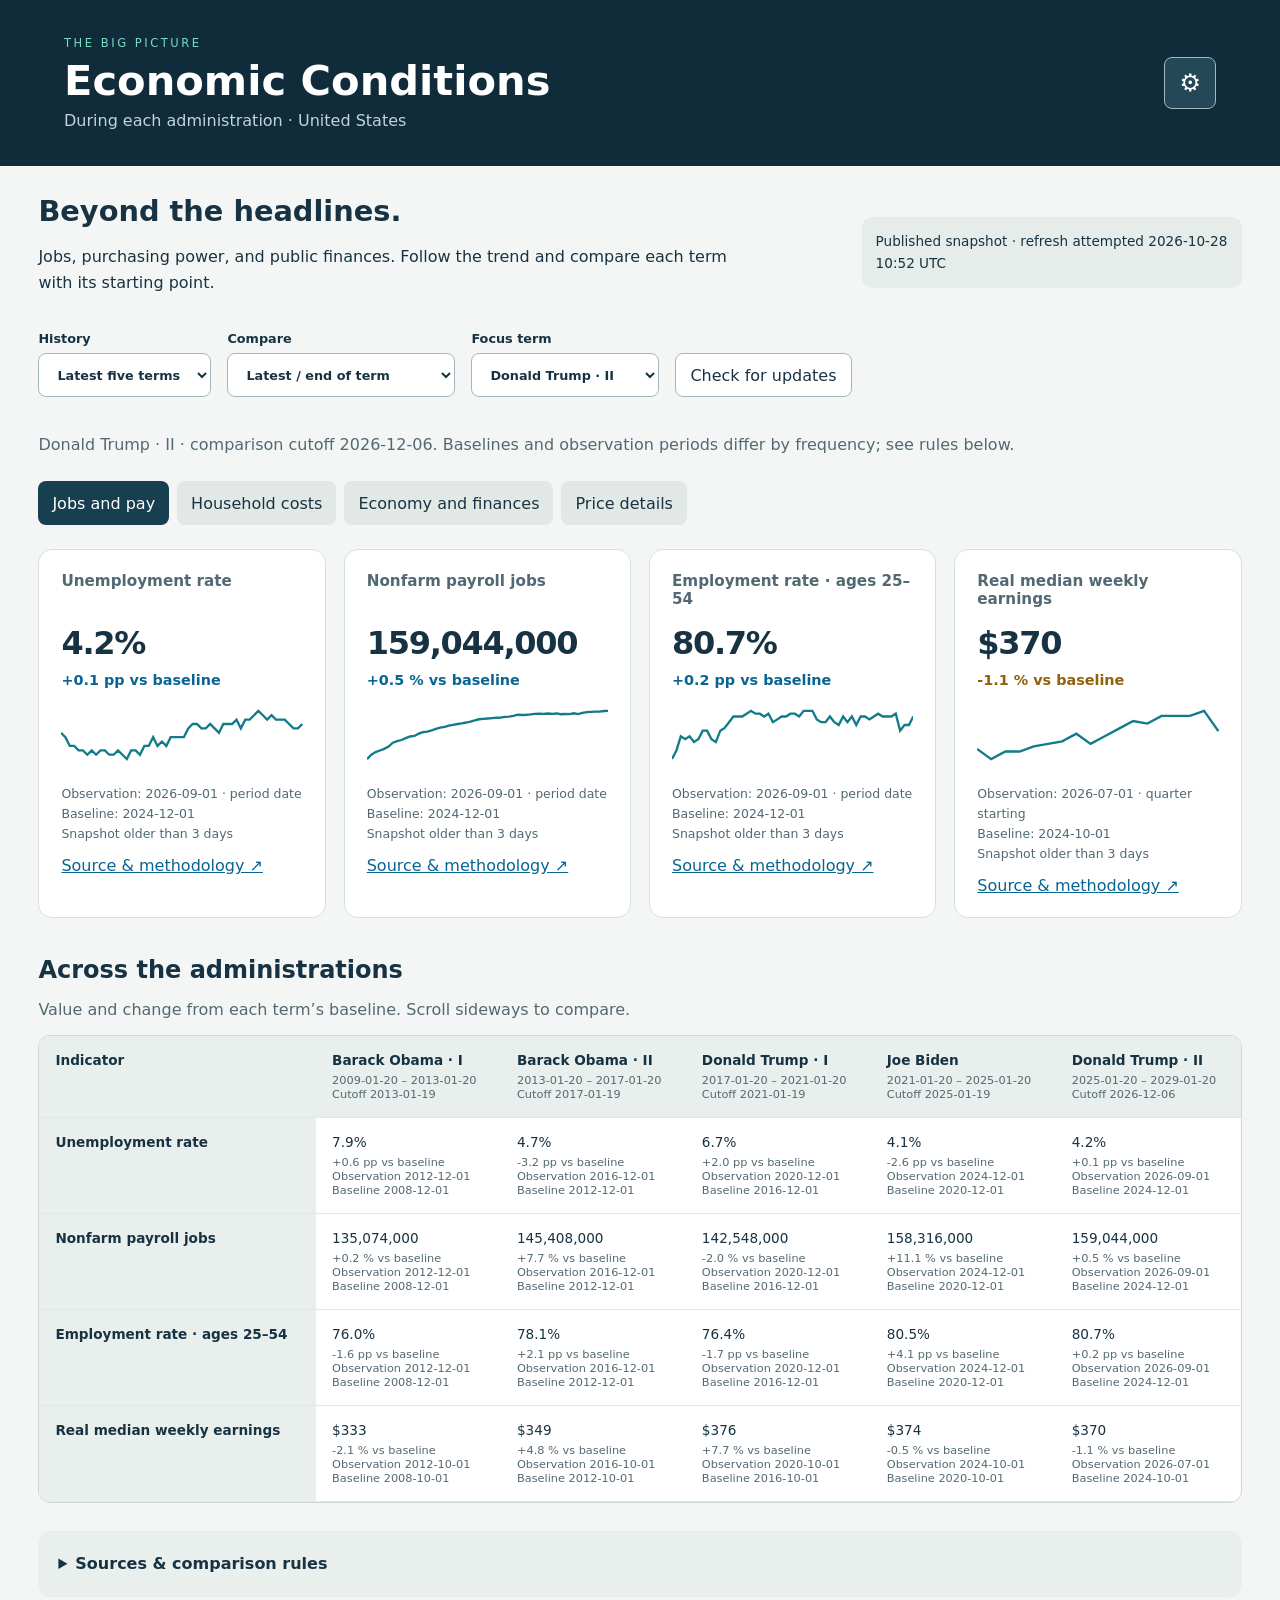
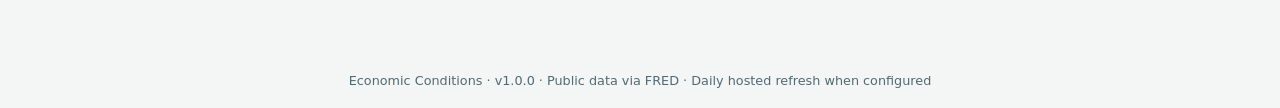
==== index.html @ d1114990 "Add Economic Conditions v1.0.0 PWA and daily data publishing workflow" ====
<!doctype html><html lang="en"><head><meta charset="utf-8"><meta name="viewport" content="width=device-width,initial-scale=1"><meta name="theme-color" content="#102c3b"><link rel="manifest" href="manifest.webmanifest"><link rel="icon" href="icons/icon-192.png"><link rel="apple-touch-icon" href="icons/icon-192.png"><link rel="stylesheet" href="style.css"><title>Economic Conditions</title></head><body>
<header><div><p class="eyebrow">THE BIG PICTURE</p><h1>Economic Conditions</h1><p>During each administration · United States</p></div><button id="settings" aria-label="Open settings">⚙</button></header>
<main><section class="intro"><div><h2>Beyond the headlines.</h2><p>Jobs, purchasing power, and public finances. Follow the trend and compare each term with its starting point.</p></div><p id="status" role="status">Loading observations…</p></section>
<section class="controls" aria-label="Comparison controls"><label>History<select id="history"><option value="recent">Latest five terms</option><option value="all">All history</option></select></label><label>Compare<select id="mode"><option value="end">Latest / end of term</option><option value="same">Same point in each term</option></select></label><label>Focus term<select id="focus"></select></label><button id="refresh">Check for updates</button></section>
<p id="context"></p><nav id="tabs" aria-label="Indicator categories"></nav><section id="cards" aria-label="Focused term indicators"></section>
<section class="comparison"><h2>Across the administrations</h2><p>Value and change from each term’s baseline. Scroll sideways to compare.</p><div class="table-wrap" tabindex="0" role="region" aria-label="Term comparison table"><table id="comparison"></table></div></section>
<details class="method"><summary>Sources &amp; comparison rules</summary><p>This describes conditions during a term, not proof of presidential causation. Congress, the Federal Reserve, inherited conditions, and global events also matter. There is no overall partisan score.</p><p>Monthly baseline: December before inauguration. Quarterly baseline: Q4 before inauguration. Weekly baseline: last observation before inauguration. Annual fiscal baseline: last fiscal year ending before inauguration. Deficits are shown positive; surpluses negative. Fiscal years span administrations and are not attributed wholly to one president.</p><p>Quarterly dates identify the quarter’s start; annual dates identify the fiscal year. Only fully completed observation periods are included. Same-point mode uses elapsed calendar days from the focus term’s inauguration, capped at each term’s end and today. Revisions can change historical comparisons; this uses latest-revised history, not data vintages known at the time.</p><p>Inflation uses matching months 12 months apart. Cumulative prices reset to zero at each term’s baseline. Rate changes are percentage points; other levels show percentage change. Payroll levels are jobs, not people. Real earnings and real disposable income are inflation adjusted in the source series’ dollar bases; disposable income is an annualized per-person average, not median household income. Mortgage rates exclude other ownership costs.</p><p>Charts show up to five years ending at the selected endpoint; they may include the preceding term. Blue means above baseline, amber below baseline—not universally better or worse. Each card links to its FRED series and its original publisher’s methodology. Missing values remain unavailable.</p></details>
</main><footer>Economic Conditions · v1.0.0 · Public data via FRED · Daily hosted refresh when configured</footer>
<dialog id="dialog"><form method="dialog"><div class="dialog-head"><h2>Settings &amp; About</h2><button aria-label="Close settings">✕</button></div><p>Install from your browser’s app menu, or use Safari → Share → Add to Home Screen on iPhone.</p><p>Offline mode retains the last downloaded dashboard and observations. Online “Check for updates” downloads the latest published snapshot; it does not run FRED collection.</p><button type="button" id="export">Export data snapshot</button><p>No account or cloud sync. Preferences are stored only in this browser. Export is a read-only snapshot; restore is unnecessary because official data is fetched again.</p><p>Version 1.0.0</p></form></dialog><script src="app.js"></script></body></html>
---- style.css ----
:root{font-family:system-ui,sans-serif;color:#173343;background:#f4f6f5;font-size:16px}*{box-sizing:border-box}body{margin:0}header{background:#102c3b;color:white;display:flex;justify-content:space-between;align-items:center;padding:30px max(5vw,20px)}h1{font-size:clamp(1.8rem,4vw,2.6rem);margin:5px 0}header p{color:#c2d3d9;margin:6px 0}.eyebrow{font-size:.72rem;letter-spacing:.22em;color:#77dbc1}button,select{font:inherit;border:1px solid #a5b7be;border-radius:8px;padding:11px 14px;background:white;color:#173343;min-height:44px;cursor:pointer}button:focus-visible,select:focus-visible,summary:focus-visible{outline:3px solid #147dba;outline-offset:3px}#settings{font-size:1.5rem;background:#244858;color:white}main{max-width:1480px;margin:auto;padding:28px max(3vw,16px)}.intro{display:flex;justify-content:space-between;gap:30px;align-items:center}.intro h2{font-size:1.8rem;margin:0}.intro p{max-width:690px;line-height:1.6}#status{font-size:.85rem;background:#e5ecea;padding:14px;border-radius:10px;max-width:380px}.controls{display:flex;flex-wrap:wrap;gap:16px;align-items:end;padding:20px 0}label{display:grid;gap:7px;font-size:.8rem;font-weight:650}#context{color:#526973;line-height:1.5}nav{display:flex;gap:8px;flex-wrap:wrap;margin:24px 0}nav button{border:none;background:#e2e8e6}nav button[aria-pressed=true]{background:#173f4f;color:white}#cards{display:grid;grid-template-columns:repeat(auto-fit,minmax(260px,1fr));gap:18px}.card{background:white;border:1px solid #d7e0dd;border-radius:14px;padding:22px}.card h3{font-size:.95rem;min-height:42px;margin:0;color:#526973}.value{font-size:2rem;font-weight:700;letter-spacing:-.04em;margin:10px 0}.up{color:#086591}.down{color:#93600b}.delta{font-weight:650;font-size:.9rem}.meta{font-size:.78rem;color:#526973;line-height:1.6}.card svg{width:100%;height:65px;margin:14px 0 0}.card a{color:#086591}.comparison{margin-top:38px}.comparison h2{margin-bottom:6px}.comparison p{color:#526973}.table-wrap{overflow:auto;border:1px solid #ccd8d4;border-radius:12px;background:white}table{border-collapse:collapse;width:100%;font-size:.85rem}td,th{text-align:left;padding:16px;border-bottom:1px solid #e1e8e5;min-width:170px;vertical-align:top}th{background:#e9efed}td:first-child,th:first-child{min-width:240px}td small,th small{display:block;font-weight:400;color:#526973;margin-top:5px}.method{margin:28px 0;background:#e9efed;border-radius:12px;padding:20px;line-height:1.65}.method summary{cursor:pointer;font-weight:650}footer{text-align:center;color:#526973;padding:20px;font-size:.8rem}dialog{max-width:540px;border:1px solid #a5b7be;border-radius:16px;padding:24px;line-height:1.6}dialog::backdrop{background:#102c3b99}.dialog-head{display:flex;align-items:center;justify-content:space-between;gap:15px}.dialog-head h2{margin:0}body.offline #status{background:#fff0d0}@media(max-width:640px){.intro{display:block}header{padding:24px 18px}.controls label{flex:1;min-width:130px}.controls select{width:100%}#cards{grid-template-columns:1fr}.value{font-size:2.2rem}}
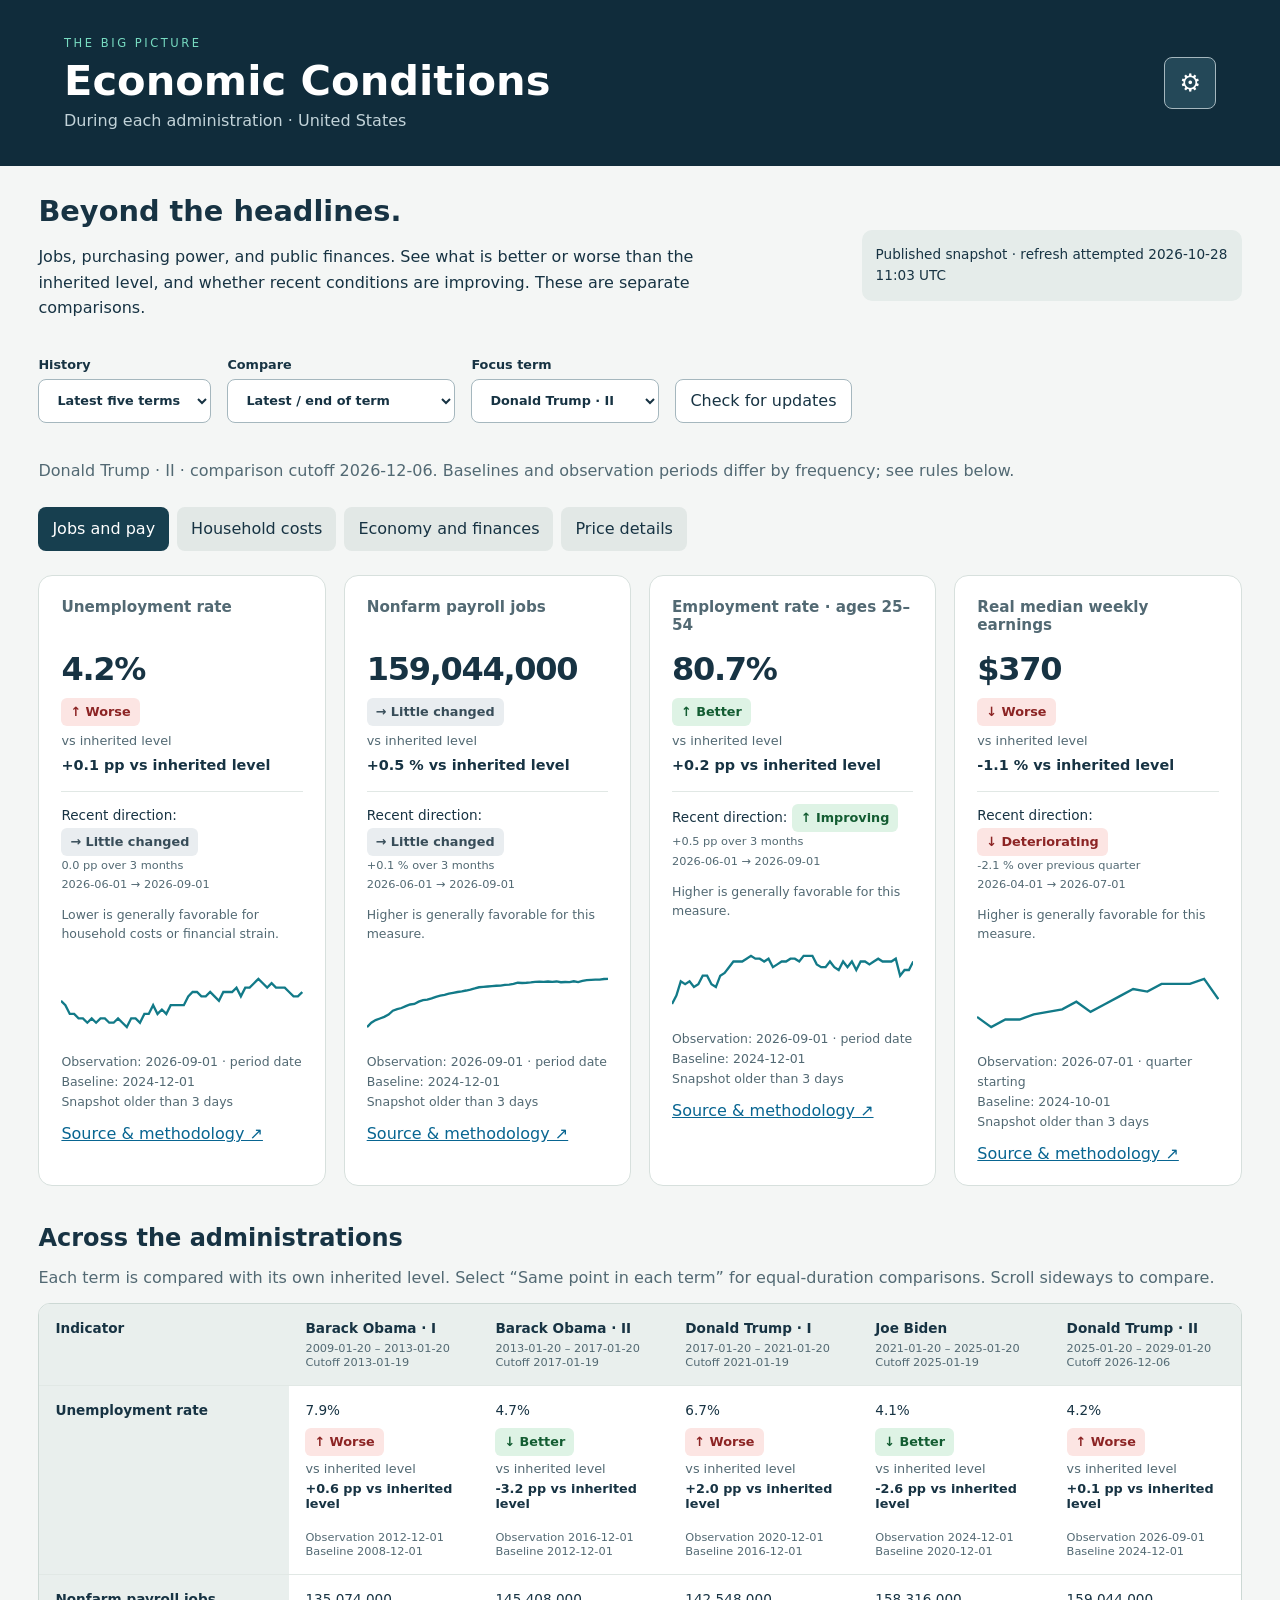
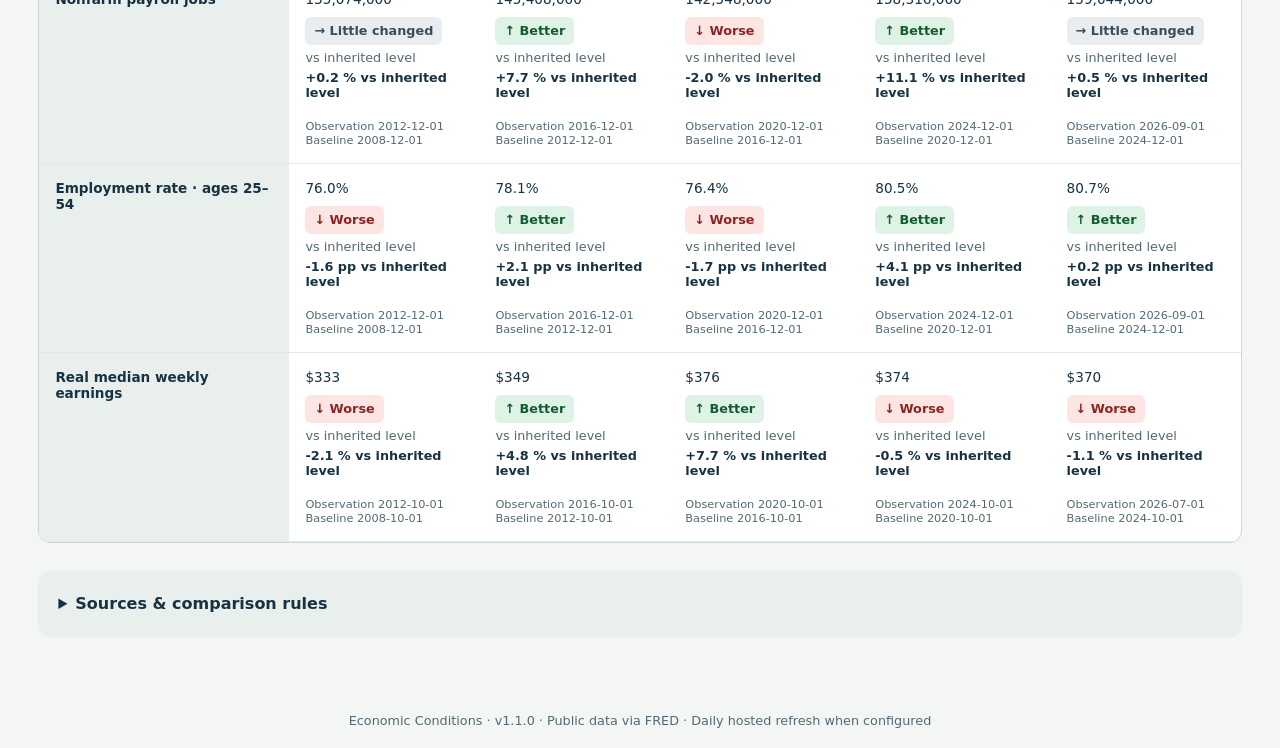
==== commit 0a167638: "Add inherited-level verdicts and recent economic direction in v1.1.0" ====
--- a/index.html
+++ b/index.html
@@ -1,9 +1,9 @@
 <!doctype html><html lang="en"><head><meta charset="utf-8"><meta name="viewport" content="width=device-width,initial-scale=1"><meta name="theme-color" content="#102c3b"><link rel="manifest" href="manifest.webmanifest"><link rel="icon" href="icons/icon-192.png"><link rel="apple-touch-icon" href="icons/icon-192.png"><link rel="stylesheet" href="style.css"><title>Economic Conditions</title></head><body>
 <header><div><p class="eyebrow">THE BIG PICTURE</p><h1>Economic Conditions</h1><p>During each administration · United States</p></div><button id="settings" aria-label="Open settings">⚙</button></header>
-<main><section class="intro"><div><h2>Beyond the headlines.</h2><p>Jobs, purchasing power, and public finances. Follow the trend and compare each term with its starting point.</p></div><p id="status" role="status">Loading observations…</p></section>
+<main><section class="intro"><div><h2>Beyond the headlines.</h2><p>Jobs, purchasing power, and public finances. See what is better or worse than the inherited level, and whether recent conditions are improving. These are separate comparisons.</p></div><p id="status" role="status">Loading observations…</p></section>
 <section class="controls" aria-label="Comparison controls"><label>History<select id="history"><option value="recent">Latest five terms</option><option value="all">All history</option></select></label><label>Compare<select id="mode"><option value="end">Latest / end of term</option><option value="same">Same point in each term</option></select></label><label>Focus term<select id="focus"></select></label><button id="refresh">Check for updates</button></section>
 <p id="context"></p><nav id="tabs" aria-label="Indicator categories"></nav><section id="cards" aria-label="Focused term indicators"></section>
-<section class="comparison"><h2>Across the administrations</h2><p>Value and change from each term’s baseline. Scroll sideways to compare.</p><div class="table-wrap" tabindex="0" role="region" aria-label="Term comparison table"><table id="comparison"></table></div></section>
-<details class="method"><summary>Sources &amp; comparison rules</summary><p>This describes conditions during a term, not proof of presidential causation. Congress, the Federal Reserve, inherited conditions, and global events also matter. There is no overall partisan score.</p><p>Monthly baseline: December before inauguration. Quarterly baseline: Q4 before inauguration. Weekly baseline: last observation before inauguration. Annual fiscal baseline: last fiscal year ending before inauguration. Deficits are shown positive; surpluses negative. Fiscal years span administrations and are not attributed wholly to one president.</p><p>Quarterly dates identify the quarter’s start; annual dates identify the fiscal year. Only fully completed observation periods are included. Same-point mode uses elapsed calendar days from the focus term’s inauguration, capped at each term’s end and today. Revisions can change historical comparisons; this uses latest-revised history, not data vintages known at the time.</p><p>Inflation uses matching months 12 months apart. Cumulative prices reset to zero at each term’s baseline. Rate changes are percentage points; other levels show percentage change. Payroll levels are jobs, not people. Real earnings and real disposable income are inflation adjusted in the source series’ dollar bases; disposable income is an annualized per-person average, not median household income. Mortgage rates exclude other ownership costs.</p><p>Charts show up to five years ending at the selected endpoint; they may include the preceding term. Blue means above baseline, amber below baseline—not universally better or worse. Each card links to its FRED series and its original publisher’s methodology. Missing values remain unavailable.</p></details>
-</main><footer>Economic Conditions · v1.0.0 · Public data via FRED · Daily hosted refresh when configured</footer>
-<dialog id="dialog"><form method="dialog"><div class="dialog-head"><h2>Settings &amp; About</h2><button aria-label="Close settings">✕</button></div><p>Install from your browser’s app menu, or use Safari → Share → Add to Home Screen on iPhone.</p><p>Offline mode retains the last downloaded dashboard and observations. Online “Check for updates” downloads the latest published snapshot; it does not run FRED collection.</p><button type="button" id="export">Export data snapshot</button><p>No account or cloud sync. Preferences are stored only in this browser. Export is a read-only snapshot; restore is unnecessary because official data is fetched again.</p><p>Version 1.0.0</p></form></dialog><script src="app.js"></script></body></html>
+<section class="comparison"><h2>Across the administrations</h2><p>Each term is compared with its own inherited level. Select “Same point in each term” for equal-duration comparisons. Scroll sideways to compare.</p><div class="table-wrap" tabindex="0" role="region" aria-label="Term comparison table"><table id="comparison"></table></div></section>
+<details class="method"><summary>Sources &amp; comparison rules</summary><p>This describes conditions during a term, not proof of presidential causation. Congress, the Federal Reserve, inherited conditions, and global events also matter. There is no overall partisan score.</p><p>Monthly baseline: December before inauguration. Quarterly baseline: Q4 before inauguration. Weekly baseline: last observation before inauguration. Annual fiscal baseline: last fiscal year ending before inauguration. Deficits are shown positive; surpluses negative. Fiscal years span administrations and are not attributed wholly to one president.</p><p>Quarterly dates identify the quarter’s start; annual dates identify the fiscal year. Only fully completed observation periods are included. Same-point mode uses elapsed calendar days from the focus term’s inauguration, capped at each term’s end and today. Revisions can change historical comparisons; this uses latest-revised history, not data vintages known at the time.</p><p>Inflation uses matching months 12 months apart. Cumulative prices reset to zero at each term’s baseline. Rate changes are percentage points; other levels show percentage change. Payroll levels are jobs, not people. Real earnings and real disposable income are inflation adjusted in the source series’ dollar bases; disposable income is an annualized per-person average, not median household income. Mortgage rates exclude other ownership costs.</p><p>Charts show up to five years ending at the selected endpoint; they may include the preceding term. Green Better and red Worse badges describe generally favorable directions vs the inherited level, not presidential credit or a direct ranking of administrations. Arrows show the numerical direction. Recent direction uses the latest observation versus 3 months earlier (monthly), 13 weeks earlier (weekly), the prior quarter, or the prior fiscal year; dates are shown and may cross a term boundary. Little changed means less than 0.1 percentage point for rates or 0.5% for levels, a display convention rather than statistical significance. Overall inflation and GDP growth need context. Cumulative prices use descriptive higher/lower wording. Debt and deficit judgments require fiscal context. Each card links to its FRED series and its original publisher’s methodology. Missing values remain unavailable.</p></details>
+</main><footer>Economic Conditions · v1.1.0 · Public data via FRED · Daily hosted refresh when configured</footer>
+<dialog id="dialog"><form method="dialog"><div class="dialog-head"><h2>Settings &amp; About</h2><button aria-label="Close settings">✕</button></div><p>Install from your browser’s app menu, or use Safari → Share → Add to Home Screen on iPhone.</p><p>Offline mode retains the last downloaded dashboard and observations. Online “Check for updates” downloads the latest published snapshot; it does not run FRED collection.</p><button type="button" id="export">Export data snapshot</button><p>No account or cloud sync. Preferences are stored only in this browser. Export is a read-only snapshot; restore is unnecessary because official data is fetched again.</p><p>Version 1.1.0</p></form></dialog><script src="app.js"></script></body></html>
--- a/style.css
+++ b/style.css
@@ -1 +1,3 @@
-:root{font-family:system-ui,sans-serif;color:#173343;background:#f4f6f5;font-size:16px}*{box-sizing:border-box}body{margin:0}header{background:#102c3b;color:white;display:flex;justify-content:space-between;align-items:center;padding:30px max(5vw,20px)}h1{font-size:clamp(1.8rem,4vw,2.6rem);margin:5px 0}header p{color:#c2d3d9;margin:6px 0}.eyebrow{font-size:.72rem;letter-spacing:.22em;color:#77dbc1}button,select{font:inherit;border:1px solid #a5b7be;border-radius:8px;padding:11px 14px;background:white;color:#173343;min-height:44px;cursor:pointer}button:focus-visible,select:focus-visible,summary:focus-visible{outline:3px solid #147dba;outline-offset:3px}#settings{font-size:1.5rem;background:#244858;color:white}main{max-width:1480px;margin:auto;padding:28px max(3vw,16px)}.intro{display:flex;justify-content:space-between;gap:30px;align-items:center}.intro h2{font-size:1.8rem;margin:0}.intro p{max-width:690px;line-height:1.6}#status{font-size:.85rem;background:#e5ecea;padding:14px;border-radius:10px;max-width:380px}.controls{display:flex;flex-wrap:wrap;gap:16px;align-items:end;padding:20px 0}label{display:grid;gap:7px;font-size:.8rem;font-weight:650}#context{color:#526973;line-height:1.5}nav{display:flex;gap:8px;flex-wrap:wrap;margin:24px 0}nav button{border:none;background:#e2e8e6}nav button[aria-pressed=true]{background:#173f4f;color:white}#cards{display:grid;grid-template-columns:repeat(auto-fit,minmax(260px,1fr));gap:18px}.card{background:white;border:1px solid #d7e0dd;border-radius:14px;padding:22px}.card h3{font-size:.95rem;min-height:42px;margin:0;color:#526973}.value{font-size:2rem;font-weight:700;letter-spacing:-.04em;margin:10px 0}.up{color:#086591}.down{color:#93600b}.delta{font-weight:650;font-size:.9rem}.meta{font-size:.78rem;color:#526973;line-height:1.6}.card svg{width:100%;height:65px;margin:14px 0 0}.card a{color:#086591}.comparison{margin-top:38px}.comparison h2{margin-bottom:6px}.comparison p{color:#526973}.table-wrap{overflow:auto;border:1px solid #ccd8d4;border-radius:12px;background:white}table{border-collapse:collapse;width:100%;font-size:.85rem}td,th{text-align:left;padding:16px;border-bottom:1px solid #e1e8e5;min-width:170px;vertical-align:top}th{background:#e9efed}td:first-child,th:first-child{min-width:240px}td small,th small{display:block;font-weight:400;color:#526973;margin-top:5px}.method{margin:28px 0;background:#e9efed;border-radius:12px;padding:20px;line-height:1.65}.method summary{cursor:pointer;font-weight:650}footer{text-align:center;color:#526973;padding:20px;font-size:.8rem}dialog{max-width:540px;border:1px solid #a5b7be;border-radius:16px;padding:24px;line-height:1.6}dialog::backdrop{background:#102c3b99}.dialog-head{display:flex;align-items:center;justify-content:space-between;gap:15px}.dialog-head h2{margin:0}body.offline #status{background:#fff0d0}@media(max-width:640px){.intro{display:block}header{padding:24px 18px}.controls label{flex:1;min-width:130px}.controls select{width:100%}#cards{grid-template-columns:1fr}.value{font-size:2.2rem}}
+:root{font-family:system-ui,sans-serif;color:#173343;background:#f4f6f5;font-size:16px}*{box-sizing:border-box}body{margin:0}header{background:#102c3b;color:white;display:flex;justify-content:space-between;align-items:center;padding:30px max(5vw,20px)}h1{font-size:clamp(1.8rem,4vw,2.6rem);margin:5px 0}header p{color:#c2d3d9;margin:6px 0}.eyebrow{font-size:.72rem;letter-spacing:.22em;color:#77dbc1}button,select{font:inherit;border:1px solid #a5b7be;border-radius:8px;padding:11px 14px;background:white;color:#173343;min-height:44px;cursor:pointer}button:focus-visible,select:focus-visible,summary:focus-visible{outline:3px solid #147dba;outline-offset:3px}#settings{font-size:1.5rem;background:#244858;color:white}main{max-width:1480px;margin:auto;padding:28px max(3vw,16px)}.intro{display:flex;justify-content:space-between;gap:30px;align-items:center}.intro h2{font-size:1.8rem;margin:0}.intro p{max-width:690px;line-height:1.6}#status{font-size:.85rem;background:#e5ecea;padding:14px;border-radius:10px;max-width:380px}.controls{display:flex;flex-wrap:wrap;gap:16px;align-items:end;padding:20px 0}label{display:grid;gap:7px;font-size:.8rem;font-weight:650}#context{color:#526973;line-height:1.5}nav{display:flex;gap:8px;flex-wrap:wrap;margin:24px 0}nav button{border:none;background:#e2e8e6}nav button[aria-pressed=true]{background:#173f4f;color:white}#cards{display:grid;grid-template-columns:repeat(auto-fit,minmax(260px,1fr));gap:18px}.card{background:white;border:1px solid #d7e0dd;border-radius:14px;padding:22px}.card h3{font-size:.95rem;min-height:42px;margin:0;color:#526973}.value{font-size:2rem;font-weight:700;letter-spacing:-.04em;margin:10px 0}.delta{font-weight:650;font-size:.9rem}.meta{font-size:.78rem;color:#526973;line-height:1.6}.card svg{width:100%;height:65px;margin:14px 0 0}.card a{color:#086591}.comparison{margin-top:38px}.comparison h2{margin-bottom:6px}.comparison p{color:#526973}.table-wrap{overflow:auto;border:1px solid #ccd8d4;border-radius:12px;background:white}table{border-collapse:collapse;width:100%;font-size:.85rem}td,th{text-align:left;padding:16px;border-bottom:1px solid #e1e8e5;min-width:170px;vertical-align:top}th{background:#e9efed}td:first-child,th:first-child{min-width:240px}td small,th small{display:block;font-weight:400;color:#526973;margin-top:5px}.method{margin:28px 0;background:#e9efed;border-radius:12px;padding:20px;line-height:1.65}.method summary{cursor:pointer;font-weight:650}footer{text-align:center;color:#526973;padding:20px;font-size:.8rem}dialog{max-width:540px;border:1px solid #a5b7be;border-radius:16px;padding:24px;line-height:1.6}dialog::backdrop{background:#102c3b99}.dialog-head{display:flex;align-items:center;justify-content:space-between;gap:15px}.dialog-head h2{margin:0}body.offline #status{background:#fff0d0}@media(max-width:640px){.intro{display:block}header{padding:24px 18px}.controls label{flex:1;min-width:130px}.controls select{width:100%}#cards{grid-template-columns:1fr}.value{font-size:2.2rem}}
+
+.badge{display:inline-block;padding:5px 9px;border-radius:6px;font-size:.8rem;font-weight:750;line-height:1.4}.better{background:#def3e5;color:#135c32}.worse{background:#fce5e3;color:#8c2424}.neutral{background:#e9edf0;color:#384d59}.comparison-label{display:block;font-size:.8rem;margin:5px 0;color:#526973}.recent{margin-top:15px;padding-top:12px;border-top:1px solid #e1e8e5;font-size:.85rem;line-height:1.7}.recent small{display:block;color:#526973}.guidance{font-size:.78rem;line-height:1.5;color:#526973}.table-verdict{margin-top:10px}.table-verdict .delta{font-size:.8rem}.inherited{line-height:1.5}
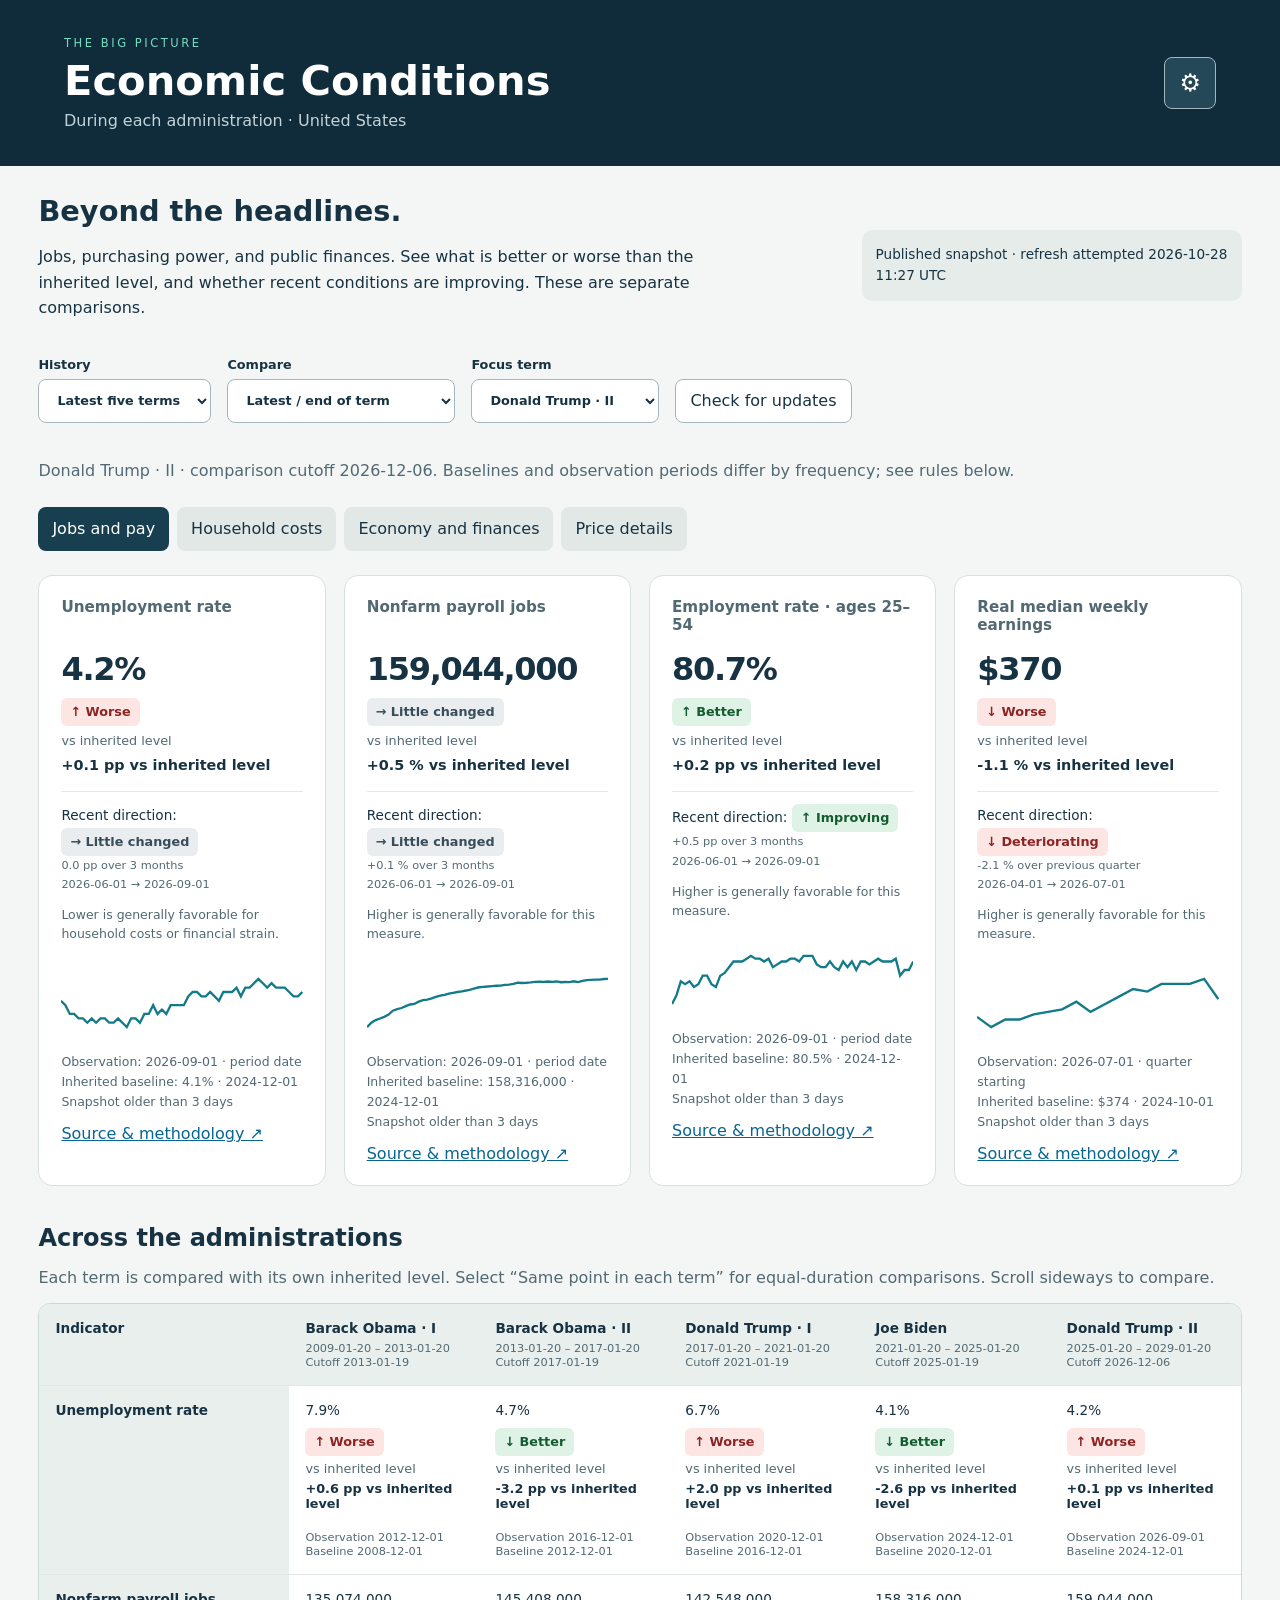
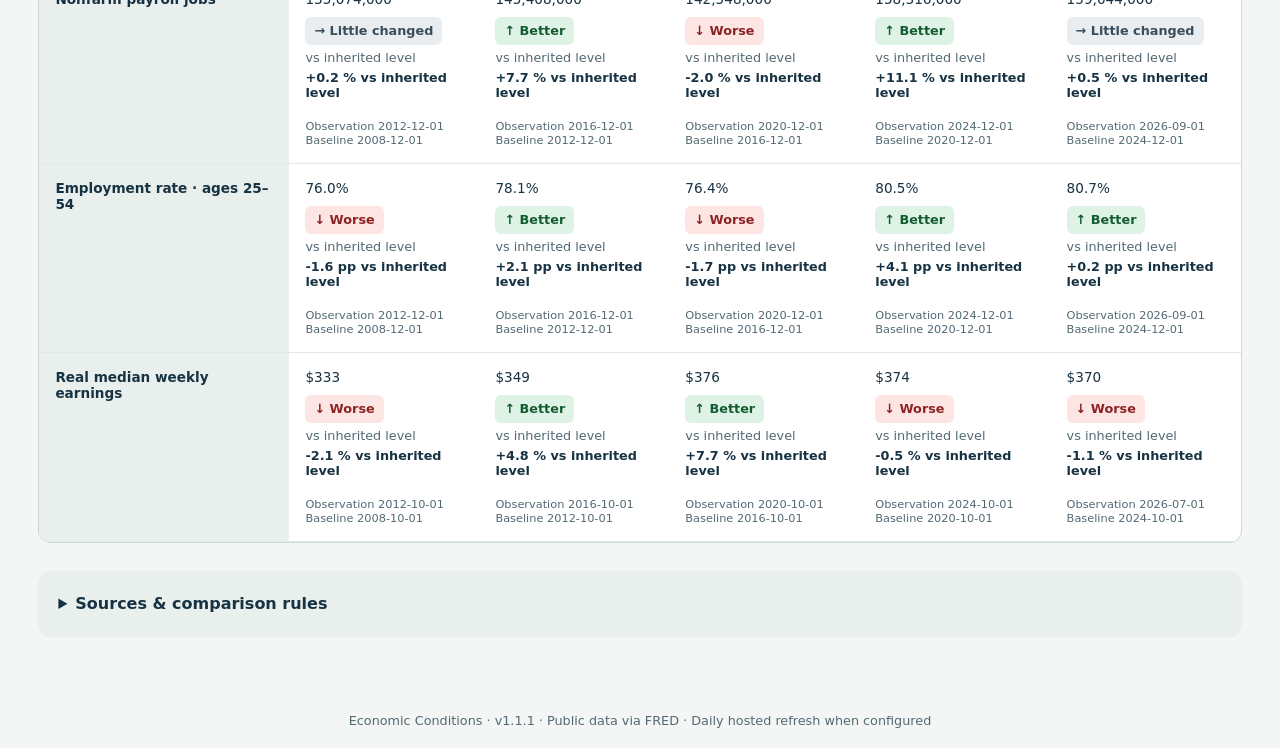
==== commit b96fbe26: "Fix mixed cached app versions and display inherited baseline values (v1.1.1)" ====
--- a/index.html
+++ b/index.html
@@ -1,9 +1,9 @@
-<!doctype html><html lang="en"><head><meta charset="utf-8"><meta name="viewport" content="width=device-width,initial-scale=1"><meta name="theme-color" content="#102c3b"><link rel="manifest" href="manifest.webmanifest"><link rel="icon" href="icons/icon-192.png"><link rel="apple-touch-icon" href="icons/icon-192.png"><link rel="stylesheet" href="style.css"><title>Economic Conditions</title></head><body>
+<!doctype html><html lang="en"><head><meta charset="utf-8"><meta name="viewport" content="width=device-width,initial-scale=1"><meta name="theme-color" content="#102c3b"><link rel="manifest" href="manifest.webmanifest"><link rel="icon" href="icons/icon-192.png"><link rel="apple-touch-icon" href="icons/icon-192.png"><link rel="stylesheet" href="style.css?v=1.1.1"><title>Economic Conditions</title></head><body>
 <header><div><p class="eyebrow">THE BIG PICTURE</p><h1>Economic Conditions</h1><p>During each administration · United States</p></div><button id="settings" aria-label="Open settings">⚙</button></header>
 <main><section class="intro"><div><h2>Beyond the headlines.</h2><p>Jobs, purchasing power, and public finances. See what is better or worse than the inherited level, and whether recent conditions are improving. These are separate comparisons.</p></div><p id="status" role="status">Loading observations…</p></section>
 <section class="controls" aria-label="Comparison controls"><label>History<select id="history"><option value="recent">Latest five terms</option><option value="all">All history</option></select></label><label>Compare<select id="mode"><option value="end">Latest / end of term</option><option value="same">Same point in each term</option></select></label><label>Focus term<select id="focus"></select></label><button id="refresh">Check for updates</button></section>
 <p id="context"></p><nav id="tabs" aria-label="Indicator categories"></nav><section id="cards" aria-label="Focused term indicators"></section>
 <section class="comparison"><h2>Across the administrations</h2><p>Each term is compared with its own inherited level. Select “Same point in each term” for equal-duration comparisons. Scroll sideways to compare.</p><div class="table-wrap" tabindex="0" role="region" aria-label="Term comparison table"><table id="comparison"></table></div></section>
 <details class="method"><summary>Sources &amp; comparison rules</summary><p>This describes conditions during a term, not proof of presidential causation. Congress, the Federal Reserve, inherited conditions, and global events also matter. There is no overall partisan score.</p><p>Monthly baseline: December before inauguration. Quarterly baseline: Q4 before inauguration. Weekly baseline: last observation before inauguration. Annual fiscal baseline: last fiscal year ending before inauguration. Deficits are shown positive; surpluses negative. Fiscal years span administrations and are not attributed wholly to one president.</p><p>Quarterly dates identify the quarter’s start; annual dates identify the fiscal year. Only fully completed observation periods are included. Same-point mode uses elapsed calendar days from the focus term’s inauguration, capped at each term’s end and today. Revisions can change historical comparisons; this uses latest-revised history, not data vintages known at the time.</p><p>Inflation uses matching months 12 months apart. Cumulative prices reset to zero at each term’s baseline. Rate changes are percentage points; other levels show percentage change. Payroll levels are jobs, not people. Real earnings and real disposable income are inflation adjusted in the source series’ dollar bases; disposable income is an annualized per-person average, not median household income. Mortgage rates exclude other ownership costs.</p><p>Charts show up to five years ending at the selected endpoint; they may include the preceding term. Green Better and red Worse badges describe generally favorable directions vs the inherited level, not presidential credit or a direct ranking of administrations. Arrows show the numerical direction. Recent direction uses the latest observation versus 3 months earlier (monthly), 13 weeks earlier (weekly), the prior quarter, or the prior fiscal year; dates are shown and may cross a term boundary. Little changed means less than 0.1 percentage point for rates or 0.5% for levels, a display convention rather than statistical significance. Overall inflation and GDP growth need context. Cumulative prices use descriptive higher/lower wording. Debt and deficit judgments require fiscal context. Each card links to its FRED series and its original publisher’s methodology. Missing values remain unavailable.</p></details>
-</main><footer>Economic Conditions · v1.1.0 · Public data via FRED · Daily hosted refresh when configured</footer>
-<dialog id="dialog"><form method="dialog"><div class="dialog-head"><h2>Settings &amp; About</h2><button aria-label="Close settings">✕</button></div><p>Install from your browser’s app menu, or use Safari → Share → Add to Home Screen on iPhone.</p><p>Offline mode retains the last downloaded dashboard and observations. Online “Check for updates” downloads the latest published snapshot; it does not run FRED collection.</p><button type="button" id="export">Export data snapshot</button><p>No account or cloud sync. Preferences are stored only in this browser. Export is a read-only snapshot; restore is unnecessary because official data is fetched again.</p><p>Version 1.1.0</p></form></dialog><script src="app.js"></script></body></html>
+</main><footer>Economic Conditions · v1.1.1 · Public data via FRED · Daily hosted refresh when configured</footer>
+<dialog id="dialog"><form method="dialog"><div class="dialog-head"><h2>Settings &amp; About</h2><button aria-label="Close settings">✕</button></div><p>Install from your browser’s app menu, or use Safari → Share → Add to Home Screen on iPhone.</p><p>Offline mode retains the last downloaded dashboard and observations. Online “Check for updates” downloads the latest published snapshot; it does not run FRED collection.</p><button type="button" id="export">Export data snapshot</button><p>No account or cloud sync. Preferences are stored only in this browser. Export is a read-only snapshot; restore is unnecessary because official data is fetched again.</p><p>Version 1.1.1</p></form></dialog><script src="app.js?v=1.1.1"></script></body></html>
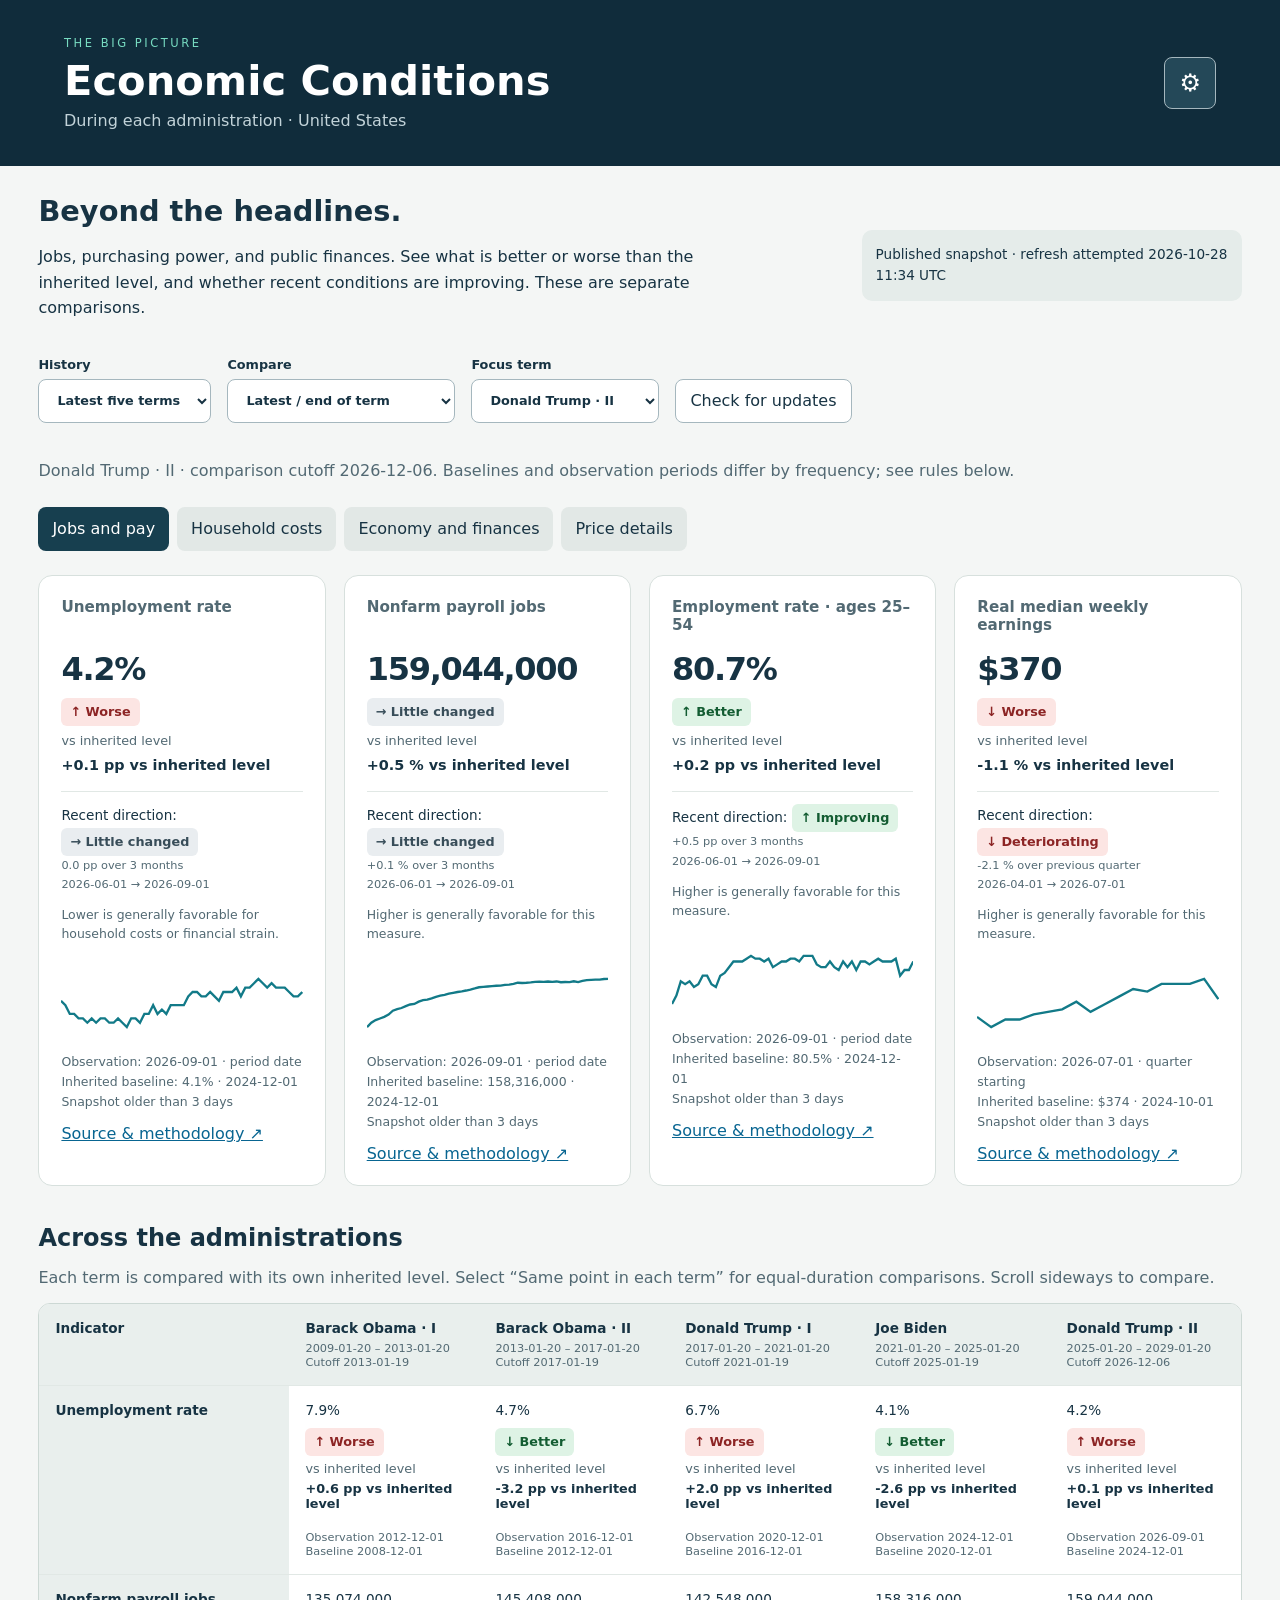
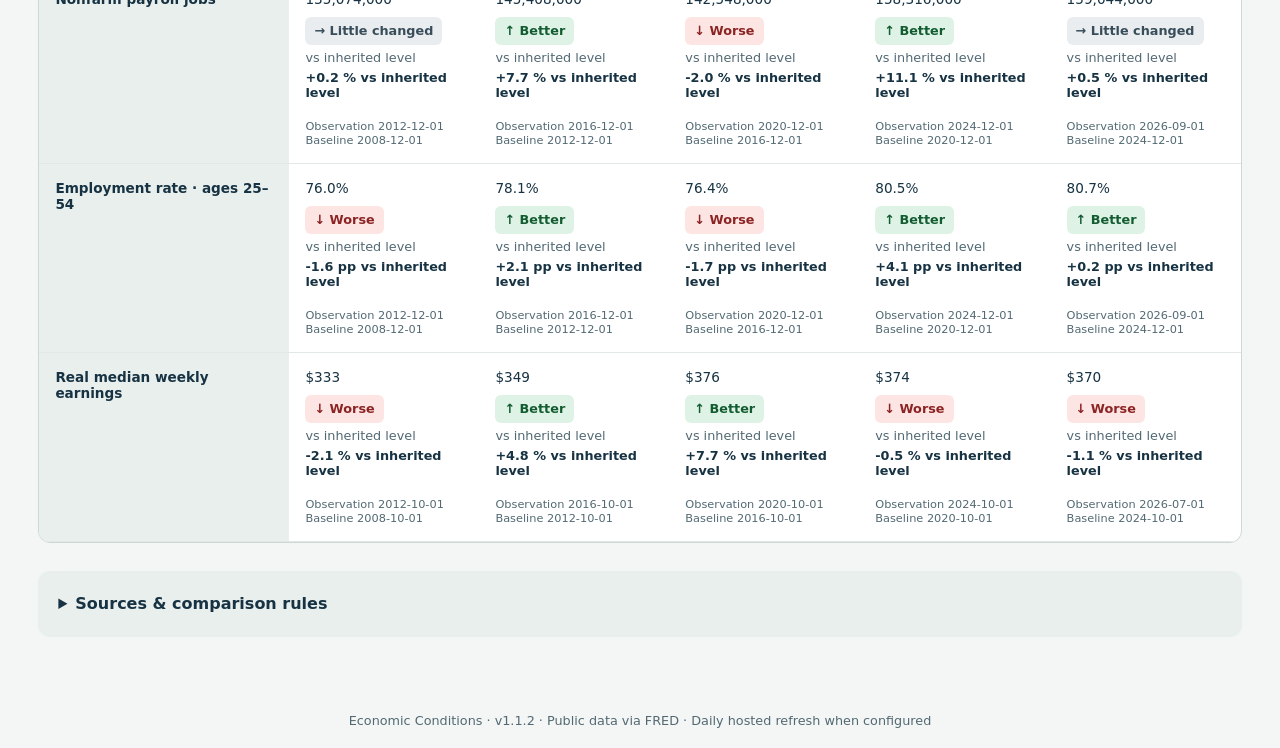
==== commit 7914e0b2: "Show update button progress and honest refresh results (v1.1.2)" ====
--- a/index.html
+++ b/index.html
@@ -1,9 +1,9 @@
-<!doctype html><html lang="en"><head><meta charset="utf-8"><meta name="viewport" content="width=device-width,initial-scale=1"><meta name="theme-color" content="#102c3b"><link rel="manifest" href="manifest.webmanifest"><link rel="icon" href="icons/icon-192.png"><link rel="apple-touch-icon" href="icons/icon-192.png"><link rel="stylesheet" href="style.css?v=1.1.1"><title>Economic Conditions</title></head><body>
+<!doctype html><html lang="en"><head><meta charset="utf-8"><meta name="viewport" content="width=device-width,initial-scale=1"><meta name="theme-color" content="#102c3b"><link rel="manifest" href="manifest.webmanifest"><link rel="icon" href="icons/icon-192.png"><link rel="apple-touch-icon" href="icons/icon-192.png"><link rel="stylesheet" href="style.css?v=1.1.2"><title>Economic Conditions</title></head><body>
 <header><div><p class="eyebrow">THE BIG PICTURE</p><h1>Economic Conditions</h1><p>During each administration · United States</p></div><button id="settings" aria-label="Open settings">⚙</button></header>
 <main><section class="intro"><div><h2>Beyond the headlines.</h2><p>Jobs, purchasing power, and public finances. See what is better or worse than the inherited level, and whether recent conditions are improving. These are separate comparisons.</p></div><p id="status" role="status">Loading observations…</p></section>
 <section class="controls" aria-label="Comparison controls"><label>History<select id="history"><option value="recent">Latest five terms</option><option value="all">All history</option></select></label><label>Compare<select id="mode"><option value="end">Latest / end of term</option><option value="same">Same point in each term</option></select></label><label>Focus term<select id="focus"></select></label><button id="refresh">Check for updates</button></section>
-<p id="context"></p><nav id="tabs" aria-label="Indicator categories"></nav><section id="cards" aria-label="Focused term indicators"></section>
+<p id="update-result" role="status" aria-live="polite" aria-atomic="true"></p><p id="context"></p><nav id="tabs" aria-label="Indicator categories"></nav><section id="cards" aria-label="Focused term indicators"></section>
 <section class="comparison"><h2>Across the administrations</h2><p>Each term is compared with its own inherited level. Select “Same point in each term” for equal-duration comparisons. Scroll sideways to compare.</p><div class="table-wrap" tabindex="0" role="region" aria-label="Term comparison table"><table id="comparison"></table></div></section>
 <details class="method"><summary>Sources &amp; comparison rules</summary><p>This describes conditions during a term, not proof of presidential causation. Congress, the Federal Reserve, inherited conditions, and global events also matter. There is no overall partisan score.</p><p>Monthly baseline: December before inauguration. Quarterly baseline: Q4 before inauguration. Weekly baseline: last observation before inauguration. Annual fiscal baseline: last fiscal year ending before inauguration. Deficits are shown positive; surpluses negative. Fiscal years span administrations and are not attributed wholly to one president.</p><p>Quarterly dates identify the quarter’s start; annual dates identify the fiscal year. Only fully completed observation periods are included. Same-point mode uses elapsed calendar days from the focus term’s inauguration, capped at each term’s end and today. Revisions can change historical comparisons; this uses latest-revised history, not data vintages known at the time.</p><p>Inflation uses matching months 12 months apart. Cumulative prices reset to zero at each term’s baseline. Rate changes are percentage points; other levels show percentage change. Payroll levels are jobs, not people. Real earnings and real disposable income are inflation adjusted in the source series’ dollar bases; disposable income is an annualized per-person average, not median household income. Mortgage rates exclude other ownership costs.</p><p>Charts show up to five years ending at the selected endpoint; they may include the preceding term. Green Better and red Worse badges describe generally favorable directions vs the inherited level, not presidential credit or a direct ranking of administrations. Arrows show the numerical direction. Recent direction uses the latest observation versus 3 months earlier (monthly), 13 weeks earlier (weekly), the prior quarter, or the prior fiscal year; dates are shown and may cross a term boundary. Little changed means less than 0.1 percentage point for rates or 0.5% for levels, a display convention rather than statistical significance. Overall inflation and GDP growth need context. Cumulative prices use descriptive higher/lower wording. Debt and deficit judgments require fiscal context. Each card links to its FRED series and its original publisher’s methodology. Missing values remain unavailable.</p></details>
-</main><footer>Economic Conditions · v1.1.1 · Public data via FRED · Daily hosted refresh when configured</footer>
-<dialog id="dialog"><form method="dialog"><div class="dialog-head"><h2>Settings &amp; About</h2><button aria-label="Close settings">✕</button></div><p>Install from your browser’s app menu, or use Safari → Share → Add to Home Screen on iPhone.</p><p>Offline mode retains the last downloaded dashboard and observations. Online “Check for updates” downloads the latest published snapshot; it does not run FRED collection.</p><button type="button" id="export">Export data snapshot</button><p>No account or cloud sync. Preferences are stored only in this browser. Export is a read-only snapshot; restore is unnecessary because official data is fetched again.</p><p>Version 1.1.1</p></form></dialog><script src="app.js?v=1.1.1"></script></body></html>
+</main><footer>Economic Conditions · v1.1.2 · Public data via FRED · Daily hosted refresh when configured</footer>
+<dialog id="dialog"><form method="dialog"><div class="dialog-head"><h2>Settings &amp; About</h2><button aria-label="Close settings">✕</button></div><p>Install from your browser’s app menu, or use Safari → Share → Add to Home Screen on iPhone.</p><p>Offline mode retains the last downloaded dashboard and observations. Online “Check for updates” downloads the latest published snapshot; it does not run FRED collection.</p><button type="button" id="export">Export data snapshot</button><p>No account or cloud sync. Preferences are stored only in this browser. Export is a read-only snapshot; restore is unnecessary because official data is fetched again.</p><p>Version 1.1.2</p></form></dialog><script src="app.js?v=1.1.2"></script></body></html>
--- a/style.css
+++ b/style.css
@@ -1,3 +1,8 @@
 :root{font-family:system-ui,sans-serif;color:#173343;background:#f4f6f5;font-size:16px}*{box-sizing:border-box}body{margin:0}header{background:#102c3b;color:white;display:flex;justify-content:space-between;align-items:center;padding:30px max(5vw,20px)}h1{font-size:clamp(1.8rem,4vw,2.6rem);margin:5px 0}header p{color:#c2d3d9;margin:6px 0}.eyebrow{font-size:.72rem;letter-spacing:.22em;color:#77dbc1}button,select{font:inherit;border:1px solid #a5b7be;border-radius:8px;padding:11px 14px;background:white;color:#173343;min-height:44px;cursor:pointer}button:focus-visible,select:focus-visible,summary:focus-visible{outline:3px solid #147dba;outline-offset:3px}#settings{font-size:1.5rem;background:#244858;color:white}main{max-width:1480px;margin:auto;padding:28px max(3vw,16px)}.intro{display:flex;justify-content:space-between;gap:30px;align-items:center}.intro h2{font-size:1.8rem;margin:0}.intro p{max-width:690px;line-height:1.6}#status{font-size:.85rem;background:#e5ecea;padding:14px;border-radius:10px;max-width:380px}.controls{display:flex;flex-wrap:wrap;gap:16px;align-items:end;padding:20px 0}label{display:grid;gap:7px;font-size:.8rem;font-weight:650}#context{color:#526973;line-height:1.5}nav{display:flex;gap:8px;flex-wrap:wrap;margin:24px 0}nav button{border:none;background:#e2e8e6}nav button[aria-pressed=true]{background:#173f4f;color:white}#cards{display:grid;grid-template-columns:repeat(auto-fit,minmax(260px,1fr));gap:18px}.card{background:white;border:1px solid #d7e0dd;border-radius:14px;padding:22px}.card h3{font-size:.95rem;min-height:42px;margin:0;color:#526973}.value{font-size:2rem;font-weight:700;letter-spacing:-.04em;margin:10px 0}.delta{font-weight:650;font-size:.9rem}.meta{font-size:.78rem;color:#526973;line-height:1.6}.card svg{width:100%;height:65px;margin:14px 0 0}.card a{color:#086591}.comparison{margin-top:38px}.comparison h2{margin-bottom:6px}.comparison p{color:#526973}.table-wrap{overflow:auto;border:1px solid #ccd8d4;border-radius:12px;background:white}table{border-collapse:collapse;width:100%;font-size:.85rem}td,th{text-align:left;padding:16px;border-bottom:1px solid #e1e8e5;min-width:170px;vertical-align:top}th{background:#e9efed}td:first-child,th:first-child{min-width:240px}td small,th small{display:block;font-weight:400;color:#526973;margin-top:5px}.method{margin:28px 0;background:#e9efed;border-radius:12px;padding:20px;line-height:1.65}.method summary{cursor:pointer;font-weight:650}footer{text-align:center;color:#526973;padding:20px;font-size:.8rem}dialog{max-width:540px;border:1px solid #a5b7be;border-radius:16px;padding:24px;line-height:1.6}dialog::backdrop{background:#102c3b99}.dialog-head{display:flex;align-items:center;justify-content:space-between;gap:15px}.dialog-head h2{margin:0}body.offline #status{background:#fff0d0}@media(max-width:640px){.intro{display:block}header{padding:24px 18px}.controls label{flex:1;min-width:130px}.controls select{width:100%}#cards{grid-template-columns:1fr}.value{font-size:2.2rem}}
 
 .badge{display:inline-block;padding:5px 9px;border-radius:6px;font-size:.8rem;font-weight:750;line-height:1.4}.better{background:#def3e5;color:#135c32}.worse{background:#fce5e3;color:#8c2424}.neutral{background:#e9edf0;color:#384d59}.comparison-label{display:block;font-size:.8rem;margin:5px 0;color:#526973}.recent{margin-top:15px;padding-top:12px;border-top:1px solid #e1e8e5;font-size:.85rem;line-height:1.7}.recent small{display:block;color:#526973}.guidance{font-size:.78rem;line-height:1.5;color:#526973}.table-verdict{margin-top:10px}.table-verdict .delta{font-size:.8rem}.inherited{line-height:1.5}
+
+button:active:not(:disabled){transform:translateY(1px);box-shadow:inset 0 2px 5px #102c3b30;background:#dce8e7}
+button:disabled{cursor:wait;opacity:.7}
+#update-result{margin:8px 0;color:#173343;line-height:1.6;background:#e5ecea;border-radius:8px;padding:12px}
+#update-result:empty{display:none}
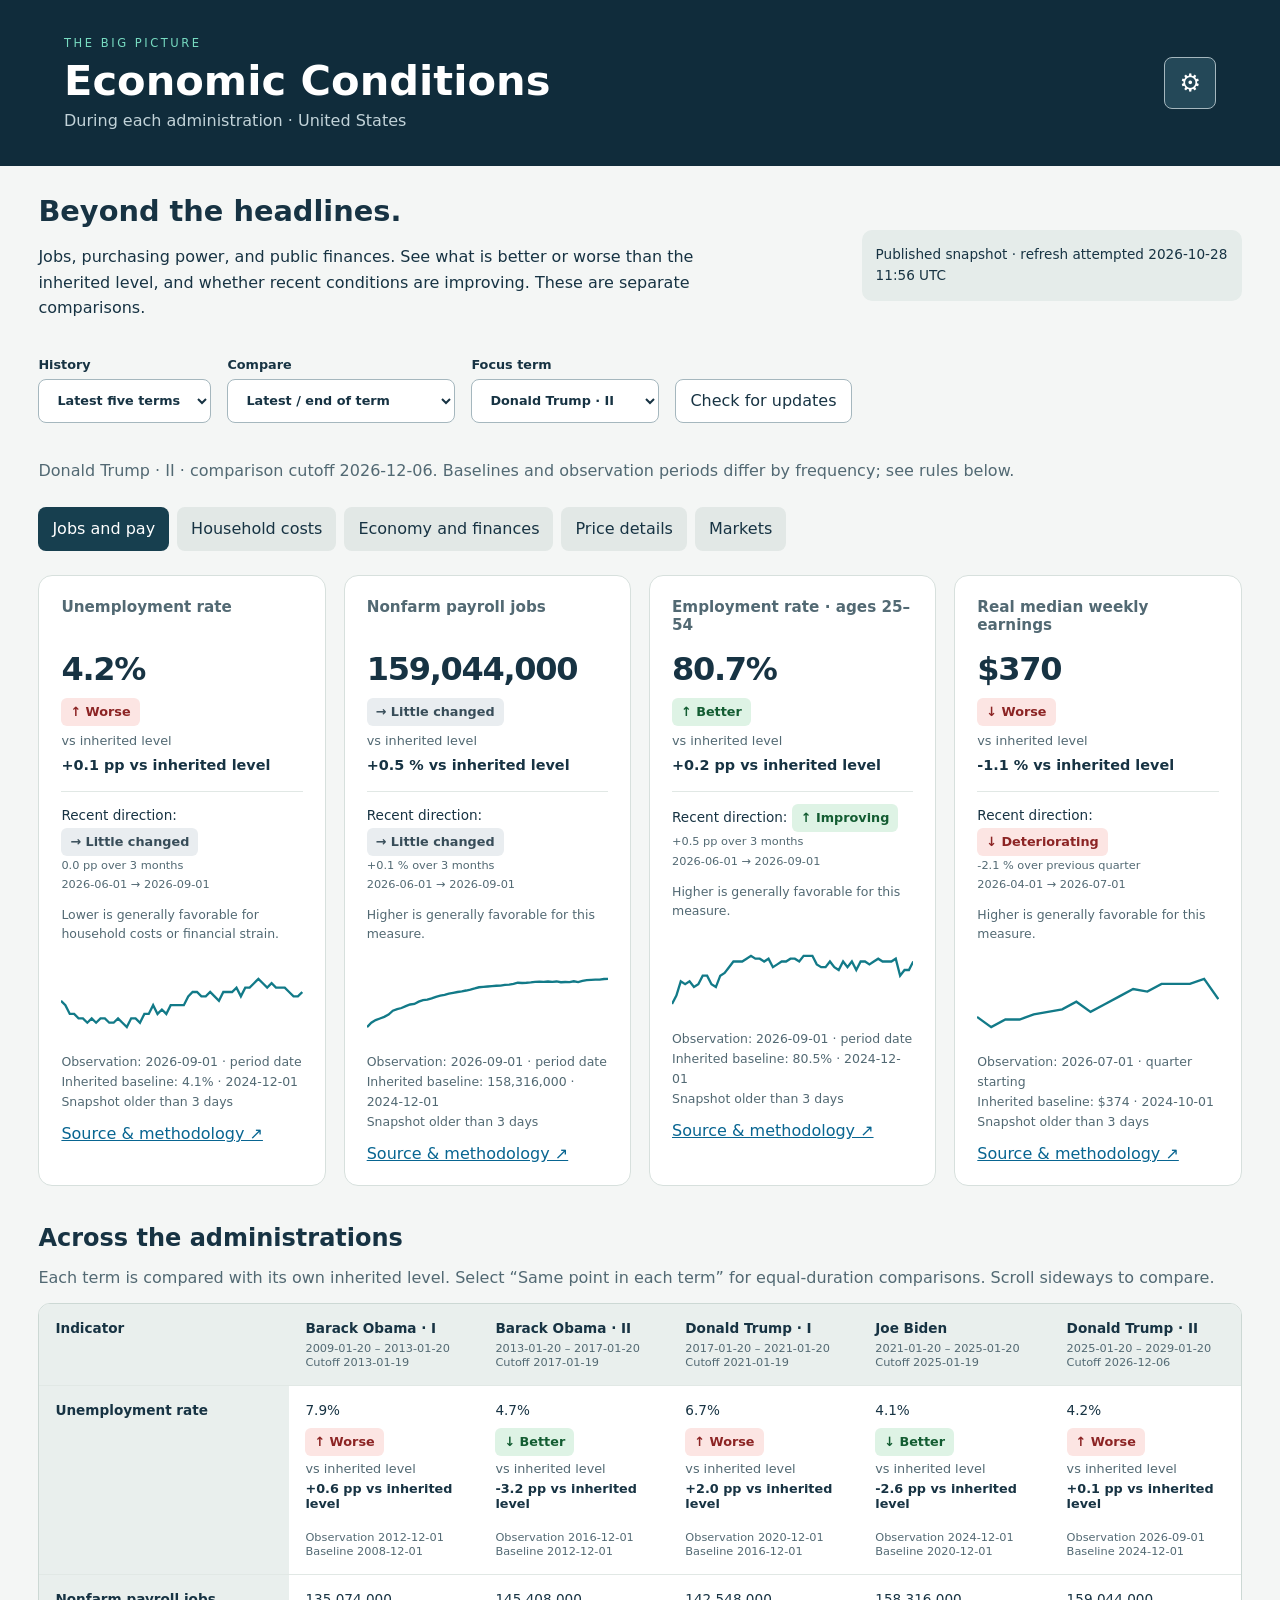
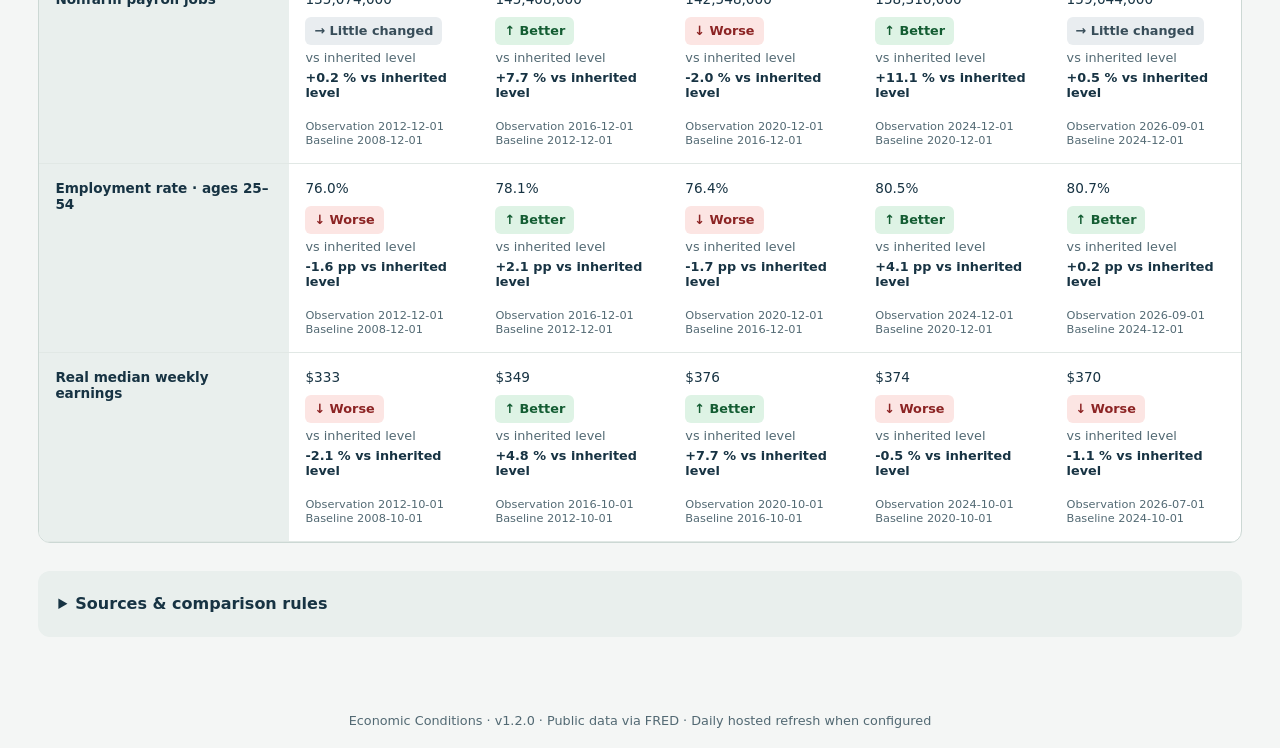
==== commit 397ac6cc: "Add national debt totals and linked market references (v1.2.0)" ====
--- a/index.html
+++ b/index.html
@@ -1,9 +1,9 @@
-<!doctype html><html lang="en"><head><meta charset="utf-8"><meta name="viewport" content="width=device-width,initial-scale=1"><meta name="theme-color" content="#102c3b"><link rel="manifest" href="manifest.webmanifest"><link rel="icon" href="icons/icon-192.png"><link rel="apple-touch-icon" href="icons/icon-192.png"><link rel="stylesheet" href="style.css?v=1.1.2"><title>Economic Conditions</title></head><body>
+<!doctype html><html lang="en"><head><meta charset="utf-8"><meta name="viewport" content="width=device-width,initial-scale=1"><meta name="theme-color" content="#102c3b"><link rel="manifest" href="manifest.webmanifest"><link rel="icon" href="icons/icon-192.png"><link rel="apple-touch-icon" href="icons/icon-192.png"><link rel="stylesheet" href="style.css?v=1.2.0"><title>Economic Conditions</title></head><body>
 <header><div><p class="eyebrow">THE BIG PICTURE</p><h1>Economic Conditions</h1><p>During each administration · United States</p></div><button id="settings" aria-label="Open settings">⚙</button></header>
 <main><section class="intro"><div><h2>Beyond the headlines.</h2><p>Jobs, purchasing power, and public finances. See what is better or worse than the inherited level, and whether recent conditions are improving. These are separate comparisons.</p></div><p id="status" role="status">Loading observations…</p></section>
 <section class="controls" aria-label="Comparison controls"><label>History<select id="history"><option value="recent">Latest five terms</option><option value="all">All history</option></select></label><label>Compare<select id="mode"><option value="end">Latest / end of term</option><option value="same">Same point in each term</option></select></label><label>Focus term<select id="focus"></select></label><button id="refresh">Check for updates</button></section>
 <p id="update-result" role="status" aria-live="polite" aria-atomic="true"></p><p id="context"></p><nav id="tabs" aria-label="Indicator categories"></nav><section id="cards" aria-label="Focused term indicators"></section>
 <section class="comparison"><h2>Across the administrations</h2><p>Each term is compared with its own inherited level. Select “Same point in each term” for equal-duration comparisons. Scroll sideways to compare.</p><div class="table-wrap" tabindex="0" role="region" aria-label="Term comparison table"><table id="comparison"></table></div></section>
-<details class="method"><summary>Sources &amp; comparison rules</summary><p>This describes conditions during a term, not proof of presidential causation. Congress, the Federal Reserve, inherited conditions, and global events also matter. There is no overall partisan score.</p><p>Monthly baseline: December before inauguration. Quarterly baseline: Q4 before inauguration. Weekly baseline: last observation before inauguration. Annual fiscal baseline: last fiscal year ending before inauguration. Deficits are shown positive; surpluses negative. Fiscal years span administrations and are not attributed wholly to one president.</p><p>Quarterly dates identify the quarter’s start; annual dates identify the fiscal year. Only fully completed observation periods are included. Same-point mode uses elapsed calendar days from the focus term’s inauguration, capped at each term’s end and today. Revisions can change historical comparisons; this uses latest-revised history, not data vintages known at the time.</p><p>Inflation uses matching months 12 months apart. Cumulative prices reset to zero at each term’s baseline. Rate changes are percentage points; other levels show percentage change. Payroll levels are jobs, not people. Real earnings and real disposable income are inflation adjusted in the source series’ dollar bases; disposable income is an annualized per-person average, not median household income. Mortgage rates exclude other ownership costs.</p><p>Charts show up to five years ending at the selected endpoint; they may include the preceding term. Green Better and red Worse badges describe generally favorable directions vs the inherited level, not presidential credit or a direct ranking of administrations. Arrows show the numerical direction. Recent direction uses the latest observation versus 3 months earlier (monthly), 13 weeks earlier (weekly), the prior quarter, or the prior fiscal year; dates are shown and may cross a term boundary. Little changed means less than 0.1 percentage point for rates or 0.5% for levels, a display convention rather than statistical significance. Overall inflation and GDP growth need context. Cumulative prices use descriptive higher/lower wording. Debt and deficit judgments require fiscal context. Each card links to its FRED series and its original publisher’s methodology. Missing values remain unavailable.</p></details>
-</main><footer>Economic Conditions · v1.1.2 · Public data via FRED · Daily hosted refresh when configured</footer>
-<dialog id="dialog"><form method="dialog"><div class="dialog-head"><h2>Settings &amp; About</h2><button aria-label="Close settings">✕</button></div><p>Install from your browser’s app menu, or use Safari → Share → Add to Home Screen on iPhone.</p><p>Offline mode retains the last downloaded dashboard and observations. Online “Check for updates” downloads the latest published snapshot; it does not run FRED collection.</p><button type="button" id="export">Export data snapshot</button><p>No account or cloud sync. Preferences are stored only in this browser. Export is a read-only snapshot; restore is unnecessary because official data is fetched again.</p><p>Version 1.1.2</p></form></dialog><script src="app.js?v=1.1.2"></script></body></html>
+<details class="method"><summary>Sources &amp; comparison rules</summary><p>This describes conditions during a term, not proof of presidential causation. Congress, the Federal Reserve, inherited conditions, and global events also matter. There is no overall partisan score.</p><p>Monthly baseline: December before inauguration. Quarterly baseline: Q4 before inauguration. Weekly baseline: last observation before inauguration. Annual fiscal baseline: last fiscal year ending before inauguration. Deficits are shown positive; surpluses negative. Fiscal years span administrations and are not attributed wholly to one president.</p><p>Quarterly dates identify the quarter’s start; annual dates identify the fiscal year. Only fully completed observation periods are included. Same-point mode uses elapsed calendar days from the focus term’s inauguration, capped at each term’s end and today. Revisions can change historical comparisons; this uses latest-revised history, not data vintages known at the time.</p><p>Inflation uses matching months 12 months apart. Cumulative prices reset to zero at each term’s baseline. Rate changes are percentage points; other levels show percentage change. Payroll levels are jobs, not people. Real earnings and real disposable income are inflation adjusted in the source series’ dollar bases; disposable income is an annualized per-person average, not median household income. Mortgage rates exclude other ownership costs.</p><p>Charts show up to five years ending at the selected endpoint; they may include the preceding term. Green Better and red Worse badges describe generally favorable directions vs the inherited level, not presidential credit or a direct ranking of administrations. Arrows show the numerical direction. Recent direction uses the latest observation versus 3 months earlier (monthly), 13 weeks earlier (weekly), the prior quarter, or the prior fiscal year; dates are shown and may cross a term boundary. Little changed means less than 0.1 percentage point for rates or 0.5% for levels, a display convention rather than statistical significance. Overall inflation and GDP growth need context. Cumulative prices use descriptive higher/lower wording. Debt and deficit judgments require fiscal context. Each card links to its FRED series and its original publisher’s methodology. National debt in dollars uses quarterly end-of-period Treasury data, displayed in trillions, and includes intragovernmental holdings. Markets provides external S&amp;P 500 and Dow links; index data and term returns are not republished. Missing values remain unavailable.</p></details>
+</main><footer>Economic Conditions · v1.2.0 · Public data via FRED · Daily hosted refresh when configured</footer>
+<dialog id="dialog"><form method="dialog"><div class="dialog-head"><h2>Settings &amp; About</h2><button aria-label="Close settings">✕</button></div><p>Install from your browser’s app menu, or use Safari → Share → Add to Home Screen on iPhone.</p><p>Offline mode retains the last downloaded dashboard and observations. Online “Check for updates” downloads the latest published snapshot; it does not run FRED collection.</p><button type="button" id="export">Export data snapshot</button><p>No account or cloud sync. Preferences are stored only in this browser. Export is a read-only snapshot; restore is unnecessary because official data is fetched again.</p><p>Version 1.2.0</p></form></dialog><script src="app.js?v=1.2.0"></script></body></html>
